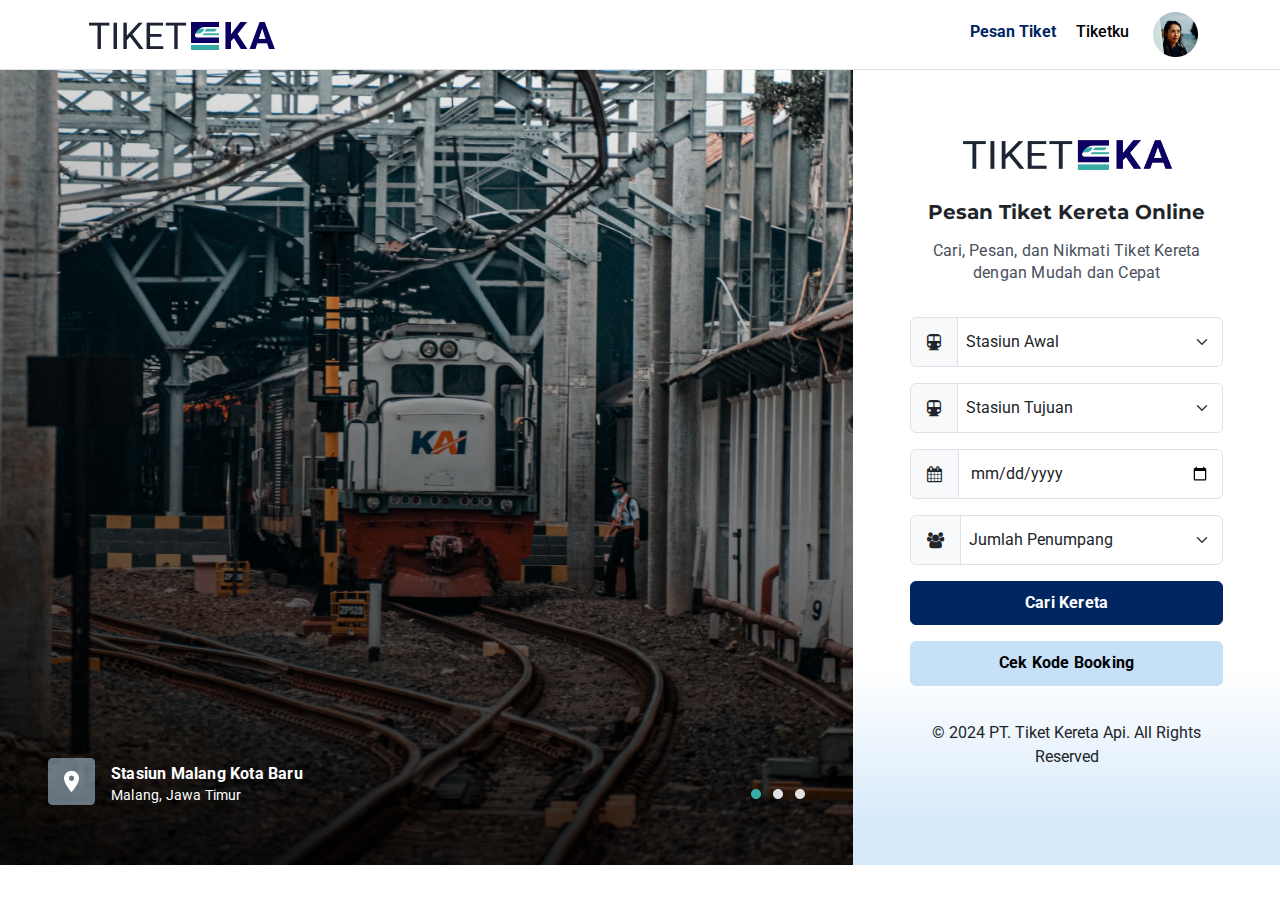
==== dashboard.html @ 1a89d2b8 "first commit" ====
<!doctype html>
<html lang="en">

<head>
    <meta charset="utf-8">
    <meta name="viewport" content="width=device-width, initial-scale=1">
    <link rel="icon" href="./assets/Icon.png">
    <title>ADVANCE MISSION</title>
    <link href="https://cdn.jsdelivr.net/npm/bootstrap@5.3.3/dist/css/bootstrap.min.css" rel="stylesheet"
        integrity="sha384-QWTKZyjpPEjISv5WaRU9OFeRpok6YctnYmDr5pNlyT2bRjXh0JMhjY6hW+ALEwIH" crossorigin="anonymous">
    <link rel="stylesheet" href="style.css">
    <link rel="preconnect" href="https://fonts.googleapis.com">
    <link rel="preconnect" href="https://fonts.gstatic.com" crossorigin>
    <link
        href="https://fonts.googleapis.com/css2?family=Montserrat:ital,wght@0,100..900;1,100..900&family=Roboto:ital,wght@0,100;0,300;0,400;0,500;0,700;0,900;1,400;1,500&display=swap"
        rel="stylesheet">
    <link rel="stylesheet" href="https://maxcdn.bootstrapcdn.com/font-awesome/4.5.0/css/font-awesome.min.css" />

</head>

<body>
    <nav class="navbar navbar-expand-lg bg-nav border-bottom sticky-top">
        <div class="container">
            <a class="navbar-brand" href="#">
                <img src="./assets/logo.png" alt="Logo" width="199" height="40" class="d-inline-block align-text-top">
            </a>
            <button class="navbar-toggler" type="button" data-bs-toggle="collapse" data-bs-target="#navbarTogglerDemo02"
                aria-controls="navbarTogglerDemo02" aria-expanded="false" aria-label="Toggle navigation">
                <span class="navbar-toggler-icon"></span>
            </button>
            <div class="collapse navbar-collapse" id="navbarTogglerDemo02">
                <ul class="navbar-nav ms-auto mb-2 mb-lg-0">
                    <li class="nav-item me-1">
                        <a class="nav-link fw-bold color-font" aria-current="page" href="#">Pesan Tiket</a>
                    </li>
                    <li class="nav-item me-3">
                        <a class="nav-link active fw-medium" href="#">Tiketku</a>
                    </li>
                    <li class="nav-item">
                        <img src="./assets/Avatar.png" alt="Avatar" width="45" height="45">
                    </li>
                </ul>
            </div>
        </div>
    </nav>

    <div class="container-fluid p-0 flex-grow-1">
        <div class="row g-0">
            <div class="col-lg-8 position-relative">
                <div class="img-wrapper">
                    <img src="./assets/PictureKereta.png" alt="Train" class="img-fluid w-100">
                </div>
                <!-- <div class="position-absolute justify-content-between align-self-end bottom-0 start-0 ps-5 text-white mb-6">
                    <div class="d-flex">
                        <div class="align-items-start me-3">
                            <img src="./assets/lokasi.png" alt="Lokasi" width="47px">
                        </div>
                        <div class="align-self-end mt-1">
                            <p class="text-stasiun m-0">Stasiun Malang Kota Baru</p>
                            <p class="text-kota m-0">Malang, Jawa Timur</p>
                        </div>
                    </div>
                    <div class="justify-content-between">
                        <img src="./assets/Slider.png" alt="Slider" class="img-fluid">
                    </div>
                </div> -->
                <div
                    class="position-absolute bottom-0 start-0 ps-5 text-white mb-6 d-flex justify-content-between w-100">
                    <div class="d-flex">
                        <div class="align-items-start me-3">
                            <img src="./assets/lokasi.png" alt="Lokasi" width="47px">
                        </div>
                        <div class="align-self-end mt-1">
                            <p class="text-stasiun m-0">Stasiun Malang Kota Baru</p>
                            <p class="text-kota m-0">Malang, Jawa Timur</p>
                        </div>
                    </div>
                    <div class="align-self-end me-5">
                        <img src="./assets/Slider.png" alt="Slider" class="img-fluid">
                    </div>
                </div>
            </div>

            <div class="col-lg-4 d-flex flex-column justify-content-center align-items-center p-6 bg-content">
                <img src="./assets/logo.png" alt="" width="224" height="42">
                <p class="text-center text-content-h2 mt-4">Pesan Tiket Kereta Online</p>
                <p class="text-center text-content-h3">Cari, Pesan, dan Nikmati Tiket Kereta<br> dengan Mudah dan Cepat
                </p>
                <form class="w-100 mt-3">
                    <!-- <div class="mb-3">
                        <label for="stasiunAwal" class="form-label">Stasiun Awal</label>
                        <select class="form-select" id="stasiunAwal">
                            <option selected>Stasiun Awal</option>
                        </select>
                    </div> -->
                    <div class="input-group mb-3">
                        <label class="input-group-text p-3" for="inputGroupSelect01"><i
                                class="fa fa-subway"></i></label>
                        <select class="form-select p-2" id="inputGroupSelect01">
                            <option selected>Stasiun Awal</option>
                            <option value="1">Stasiun Malang Kota Baru</option>
                            <option value="2">Stasiun Malang Kota Lama</option>
                            <option value="3">Stasiun Blimbing</option>
                        </select>
                    </div>
                    <!-- <div class="mb-3">
                        <label for="stasiunTujuan" class="form-label">Stasiun Tujuan</label>
                        <select class="form-select" id="stasiunTujuan">
                            <option selected>Pilih Stasiun Tujuan</option>
                        </select>
                    </div> -->
                    <div class="input-group mb-3">
                        <label class="input-group-text p-3" for="inputGroupSelect01"><i
                                class="fa fa-subway"></i></label>
                        <select class="form-select p-2" id="inputGroupSelect01">
                            <option selected>Stasiun Tujuan</option>
                            <option value="1">Stasiun Surabaya Gubeng</option>
                            <option value="2">Stasiun Surabaya Pasar Turi</option>
                            <option value="3">Stasiun Wonokromo</option>
                        </select>
                    </div>

                    <!-- <div class="mb-3">
                        <label for="tanggalKeberangkatan" class="form-label">Tanggal Keberangkatan</label>
                        <input type="date" class="form-control" id="tanggalKeberangkatan">
                    </div> -->

                    <div class="input-group mb-3">
                        <label class="input-group-text p-3" for="tanggalKeberangkatan"><i
                                class="fa fa-calendar"></i></label>
                        <input type="date" class="form-control" id="tanggalKeberangkatan">
                    </div>

                    <!-- <div class="mb-3">
                        <label for="jumlahPenumpang" class="form-label">Jumlah Penumpang</label>
                        <input type="number" class="form-control" id="jumlahPenumpang" placeholder="Jumlah Penumpang">
                    </div> -->

                    <div class="input-group mb-3">
                        <label class="input-group-text p-3" for="inputGroupSelect01"><i class="fa fa-users"></i></label>
                        <select class="form-select p-2" id="inputGroupSelect01">
                            <option selected>Jumlah Penumpang</option>
                            <option value="1">Satu</option>
                            <option value="2">Dua</option>
                            <option value="3">Tiga</option>
                            <option value="3">Empat</option>
                            <option value="3">Lima</option>
                        </select>
                    </div>

                    <button type="submit" class="btn btn-darkblue w-100 p-btn">Cari Kereta</button>
                    <button type="button" class="btn btn-blue w-100 p-btn mt-3">Cek Kode Booking</button>
                </form>
                <footer class="text-center p-3 mt-auto position-relative">
                    <p class="">&copy; 2024 PT. Tiket Kereta Api. All Rights Reserved</p>
                </footer>
            </div>
        </div>
    </div>


    <script src="https://cdn.jsdelivr.net/npm/bootstrap@5.3.3/dist/js/bootstrap.bundle.min.js"
        integrity="sha384-YvpcrYf0tY3lHB60NNkmXc5s9fDVZLESaAA55NDzOxhy9GkcIdslK1eN7N6jIeHz"
        crossorigin="anonymous"></script>
</body>

</html>
---- style.css ----
* {
  font-family: "Roboto", "Montserrat";
  font-optical-sizing: auto;
  font-style: normal;
}

.color-font {
  color: rgba(0, 38, 98, 1);
}

.bg-nav {
  background: rgba(255, 255, 255, 1);
}

.bg-content {
  background: linear-gradient(
    180deg,
    #ffffff 0%,
    rgba(255, 255, 255, 0.684896) 75.48%,
    rgba(197, 224, 247, 0.7) 95%
  );
}

.img-wrapper {
  position: relative;
}

.img-wrapper::after {
  content: "";
  position: absolute;
  top: 0;
  left: 0;
  width: 100%;
  height: 100%;
  background: linear-gradient(
    190deg,
    rgba(0, 0, 0, 0) 0%,
    rgba(0, 0, 0, 0.9) 95%
  );
  pointer-events: none; /* Ensure the overlay does not block interactions */
}

.text-content-h2 {
  font-family: "Montserrat";
  font-size: 20px;
  font-weight: 700;
  line-height: 24px;
  text-align: left;
}

.text-content-h3 {
  font-family: "Roboto";
  font-size: 16px;
  font-weight: 400;
  line-height: 22.4px;
  letter-spacing: 0.20000000298023224px;
  text-align: center;
  color: rgba(74, 80, 92, 1);
}

.p-6 {
  top: 78px;
  left: 1015px;
  padding: 64px 57px 64px 57px;
}

.mb-6 {
  margin-bottom: 60px;
}
.text-input {
  font-family: "Roboto";
  font-size: 16px;
  font-weight: 400;
  line-height: 22.4px;
  letter-spacing: 0.20000000298023224px;
  text-align: left;
}

.p-btn {
  padding: 10px 0px 10px 0px;
}

.text-stasiun {
  font-family: "Roboto";
  font-size: 16px;
  font-weight: 700;
  line-height: 22.4px;
  letter-spacing: 0.20000000298023224px;
}

.text-kota {
  font-family: "Roboto";
  font-size: 14px;
  font-weight: 400;
  line-height: 19.6px;
  letter-spacing: 0.20000000298023224px;
}

.btn-darkblue {
  --bs-btn-color: #fff;
  --bs-btn-bg: rgba(0, 38, 98, 1);
  --bs-btn-border-color: rgba(0, 38, 98, 1);
  --bs-btn-hover-color: #fff;
  --bs-btn-hover-bg: rgb(1, 29, 75);
  --bs-btn-hover-border-color: #0a58ca;
  --bs-btn-focus-shadow-rgb: 49, 132, 253;
  --bs-btn-active-color: #fff;
  --bs-btn-active-bg: #0a58ca;
  --bs-btn-active-border-color: #0a53be;
  --bs-btn-active-shadow: inset 0 3px 5px rgba(0, 0, 0, 0.125);
  --bs-btn-disabled-color: #fff;
  --bs-btn-disabled-bg: rgba(0, 38, 98, 1);
  --bs-btn-disabled-border-color: rgba(0, 38, 98, 1);
  font-family: "Roboto";
  font-size: 16px;
  font-weight: 700;
  line-height: 22.4px;
  letter-spacing: 0.20000000298023224px;
}

.btn-blue {
  --bs-btn-color: #000000;
  --bs-btn-bg: rgba(197, 224, 247, 1);
  --bs-btn-border-color: rgba(197, 224, 247, 1);
  --bs-btn-hover-color: #000000;
  --bs-btn-hover-bg: rgb(170, 213, 251);
  --bs-btn-hover-border-color: rgb(170, 213, 251);
  --bs-btn-focus-shadow-rgb: 130, 138, 145;
  --bs-btn-active-color: #000000;
  --bs-btn-active-bg: rgb(170, 213, 251);
  --bs-btn-active-border-color: rgb(170, 213, 251);
  --bs-btn-active-shadow: inset 0 3px 5px rgba(255, 255, 255, 0.125);
  --bs-btn-disabled-color: #fff;
  --bs-btn-disabled-bg: rgba(197, 224, 247, 1);
  --bs-btn-disabled-border-color: rgba(197, 224, 247, 1);
  font-family: "Roboto";
  font-size: 16px;
  font-weight: 700;
  line-height: 22.4px;
  letter-spacing: 0.20000000298023224px;
}

.btn-login {
  padding-left: 26px;
  padding-right: 26px;
}

.btn-register {
  --bs-btn-color: rgba(0, 38, 98, 1);
  --bs-btn-bg: rgb(255, 255, 255);
  --bs-btn-border-color: rgba(0, 38, 98, 1);
  --bs-btn-hover-color: #000000;
  --bs-btn-hover-bg: rgb(231, 226, 226);
  --bs-btn-hover-border-color: rgba(0, 38, 98, 1);
  --bs-btn-focus-shadow-rgb: 130, 138, 145;
  --bs-btn-active-color: rgba(0, 38, 98, 1);
  --bs-btn-active-bg: rgb(255, 255, 255);
  --bs-btn-active-border-color: rgba(0, 38, 98, 1);
  --bs-btn-active-shadow: inset 0 3px 5px rgba(255, 255, 255, 0.125);
  --bs-btn-disabled-color: #fff;
  --bs-btn-disabled-bg: rgb(255, 255, 255);
  --bs-btn-disabled-border-color: rgba(0, 38, 98, 1);
  font-family: "Roboto";
  font-size: 16px;
  font-weight: 700;
  line-height: 22.4px;
  letter-spacing: 0.20000000298023224px;
  padding-left: 26px;
  padding-right: 26px;
}

.hero {
  position: relative;
  height: 100vh;
  background: url("./assets/PictureKereta.png") no-repeat center center/cover;
  display: flex;
  justify-content: center;
  align-items: center;
  text-align: center;
}

.overlay {
  position: absolute;
  top: 0;
  left: 0;
  width: 100%;
  height: 100%;
  background: linear-gradient(
    190deg,
    rgba(0, 0, 0, 0) 0%,
    rgba(0, 0, 0, 0.2) 180%
  );
}

.hero-content {
  background: rgba(255, 255, 255, 0.911);
}
.hero-content h1 {
  font-size: 3rem;
  margin: 0;
}

.text-hero {
  font-family: "Roboto";
  font-size: 16px;
  font-weight: 500;
  line-height: 19.6px;
  letter-spacing: 0.20000000298023224px;
  text-align: center;
  padding: 0px 40px 20px 40px;
}
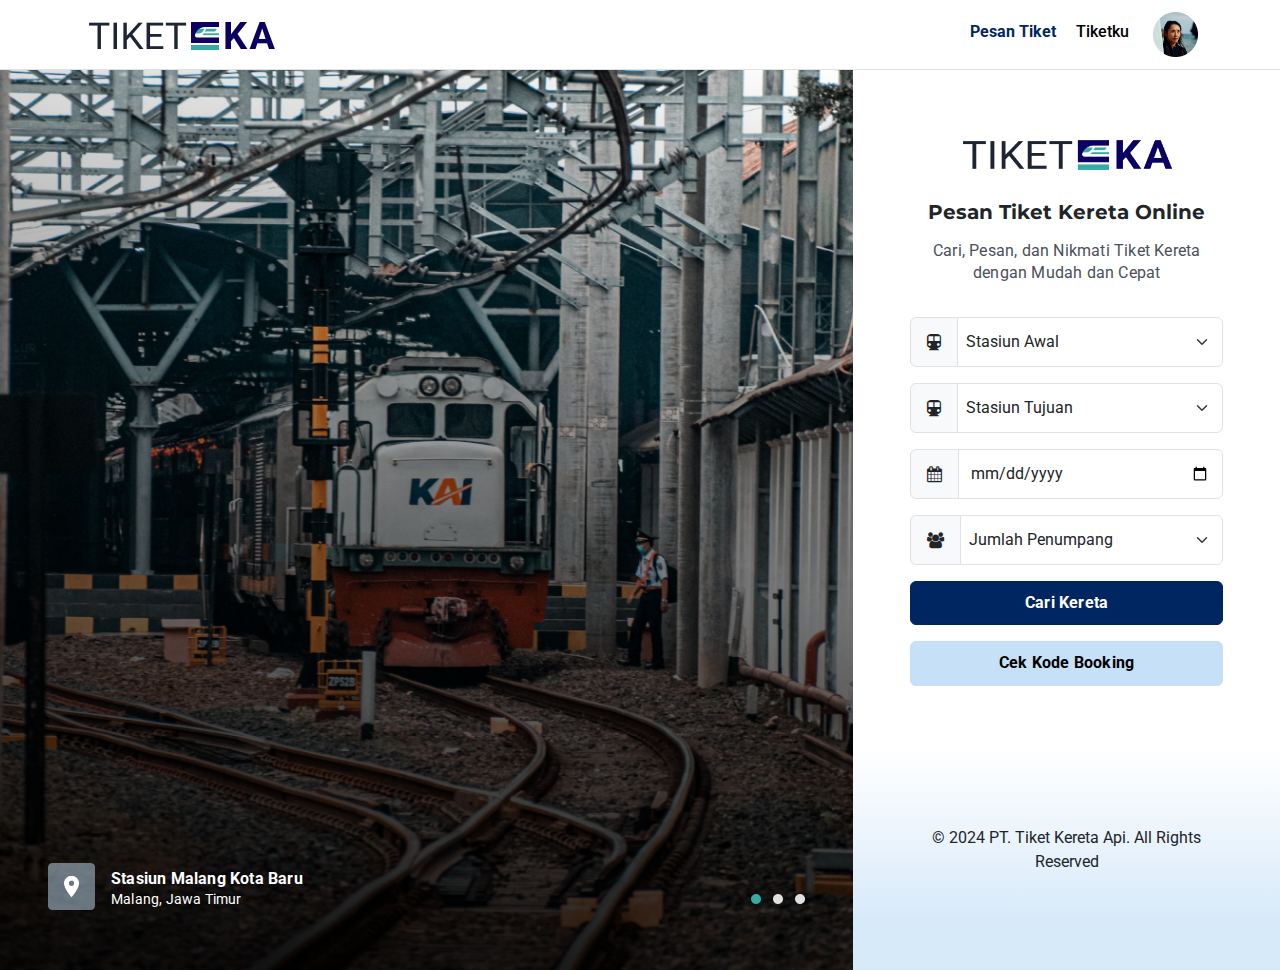
==== commit 59b9a971: "feat: add responsive and fixed project" ====
--- a/dashboard.html
+++ b/dashboard.html
@@ -5,7 +5,7 @@
     <meta charset="utf-8">
     <meta name="viewport" content="width=device-width, initial-scale=1">
     <link rel="icon" href="./assets/Icon.png">
-    <title>ADVANCE MISSION</title>
+    <title>Tiket KA - By Alvin</title>
     <link href="https://cdn.jsdelivr.net/npm/bootstrap@5.3.3/dist/css/bootstrap.min.css" rel="stylesheet"
         integrity="sha384-QWTKZyjpPEjISv5WaRU9OFeRpok6YctnYmDr5pNlyT2bRjXh0JMhjY6hW+ALEwIH" crossorigin="anonymous">
     <link rel="stylesheet" href="style.css">
@@ -21,7 +21,7 @@
 <body>
     <nav class="navbar navbar-expand-lg bg-nav border-bottom sticky-top">
         <div class="container">
-            <a class="navbar-brand" href="#">
+            <a class="navbar-brand" href="./index.html">
                 <img src="./assets/logo.png" alt="Logo" width="199" height="40" class="d-inline-block align-text-top">
             </a>
             <button class="navbar-toggler" type="button" data-bs-toggle="collapse" data-bs-target="#navbarTogglerDemo02"
@@ -33,7 +33,7 @@
                     <li class="nav-item me-1">
                         <a class="nav-link fw-bold color-font" aria-current="page" href="#">Pesan Tiket</a>
                     </li>
-                    <li class="nav-item me-3">
+                    <li class="nav-item me-3 mt-9">
                         <a class="nav-link active fw-medium" href="#">Tiketku</a>
                     </li>
                     <li class="nav-item">
@@ -44,26 +44,12 @@
         </div>
     </nav>
 
-    <div class="container-fluid p-0 flex-grow-1">
+    <div class="container-fluid p-0 flex-grow-1 mt-8">
         <div class="row g-0">
-            <div class="col-lg-8 position-relative">
+            <div class="col-lg-8 d-none d-lg-block position-relative">
                 <div class="img-wrapper">
                     <img src="./assets/PictureKereta.png" alt="Train" class="img-fluid w-100">
                 </div>
-                <!-- <div class="position-absolute justify-content-between align-self-end bottom-0 start-0 ps-5 text-white mb-6">
-                    <div class="d-flex">
-                        <div class="align-items-start me-3">
-                            <img src="./assets/lokasi.png" alt="Lokasi" width="47px">
-                        </div>
-                        <div class="align-self-end mt-1">
-                            <p class="text-stasiun m-0">Stasiun Malang Kota Baru</p>
-                            <p class="text-kota m-0">Malang, Jawa Timur</p>
-                        </div>
-                    </div>
-                    <div class="justify-content-between">
-                        <img src="./assets/Slider.png" alt="Slider" class="img-fluid">
-                    </div>
-                </div> -->
                 <div
                     class="position-absolute bottom-0 start-0 ps-5 text-white mb-6 d-flex justify-content-between w-100">
                     <div class="d-flex">
@@ -81,18 +67,13 @@
                 </div>
             </div>
 
-            <div class="col-lg-4 d-flex flex-column justify-content-center align-items-center p-6 bg-content">
+            <div
+                class="col-lg-4 d-flex flex-column justify-content-lg-center align-items-center p-6 bg-content full-height">
                 <img src="./assets/logo.png" alt="" width="224" height="42">
                 <p class="text-center text-content-h2 mt-4">Pesan Tiket Kereta Online</p>
                 <p class="text-center text-content-h3">Cari, Pesan, dan Nikmati Tiket Kereta<br> dengan Mudah dan Cepat
                 </p>
                 <form class="w-100 mt-3">
-                    <!-- <div class="mb-3">
-                        <label for="stasiunAwal" class="form-label">Stasiun Awal</label>
-                        <select class="form-select" id="stasiunAwal">
-                            <option selected>Stasiun Awal</option>
-                        </select>
-                    </div> -->
                     <div class="input-group mb-3">
                         <label class="input-group-text p-3" for="inputGroupSelect01"><i
                                 class="fa fa-subway"></i></label>
@@ -103,12 +84,6 @@
                             <option value="3">Stasiun Blimbing</option>
                         </select>
                     </div>
-                    <!-- <div class="mb-3">
-                        <label for="stasiunTujuan" class="form-label">Stasiun Tujuan</label>
-                        <select class="form-select" id="stasiunTujuan">
-                            <option selected>Pilih Stasiun Tujuan</option>
-                        </select>
-                    </div> -->
                     <div class="input-group mb-3">
                         <label class="input-group-text p-3" for="inputGroupSelect01"><i
                                 class="fa fa-subway"></i></label>
@@ -119,23 +94,11 @@
                             <option value="3">Stasiun Wonokromo</option>
                         </select>
                     </div>
-
-                    <!-- <div class="mb-3">
-                        <label for="tanggalKeberangkatan" class="form-label">Tanggal Keberangkatan</label>
-                        <input type="date" class="form-control" id="tanggalKeberangkatan">
-                    </div> -->
-
                     <div class="input-group mb-3">
                         <label class="input-group-text p-3" for="tanggalKeberangkatan"><i
                                 class="fa fa-calendar"></i></label>
                         <input type="date" class="form-control" id="tanggalKeberangkatan">
                     </div>
-
-                    <!-- <div class="mb-3">
-                        <label for="jumlahPenumpang" class="form-label">Jumlah Penumpang</label>
-                        <input type="number" class="form-control" id="jumlahPenumpang" placeholder="Jumlah Penumpang">
-                    </div> -->
-
                     <div class="input-group mb-3">
                         <label class="input-group-text p-3" for="inputGroupSelect01"><i class="fa fa-users"></i></label>
                         <select class="form-select p-2" id="inputGroupSelect01">
@@ -147,12 +110,11 @@
                             <option value="3">Lima</option>
                         </select>
                     </div>
-
                     <button type="submit" class="btn btn-darkblue w-100 p-btn">Cari Kereta</button>
                     <button type="button" class="btn btn-blue w-100 p-btn mt-3">Cek Kode Booking</button>
                 </form>
                 <footer class="text-center p-3 mt-auto position-relative">
-                    <p class="">&copy; 2024 PT. Tiket Kereta Api. All Rights Reserved</p>
+                    <p>&copy; 2024 PT. Tiket Kereta Api. All Rights Reserved</p>
                 </footer>
             </div>
         </div>
--- a/style.css
+++ b/style.css
@@ -40,6 +40,15 @@
   pointer-events: none; /* Ensure the overlay does not block interactions */
 }
 
+.text-content-h1 {
+  font-family: "Montserrat";
+  color: rgba(0, 38, 98, 1);
+  font-size: 25px;
+  letter-spacing: 0.21000000298023224px;
+  font-weight: 800;
+  line-height: 24px;
+}
+
 .text-content-h2 {
   font-family: "Montserrat";
   font-size: 20px;
@@ -102,11 +111,11 @@
   --bs-btn-border-color: rgba(0, 38, 98, 1);
   --bs-btn-hover-color: #fff;
   --bs-btn-hover-bg: rgb(1, 29, 75);
-  --bs-btn-hover-border-color: #0a58ca;
+  --bs-btn-hover-border-color: rgb(10, 47, 105);
   --bs-btn-focus-shadow-rgb: 49, 132, 253;
   --bs-btn-active-color: #fff;
-  --bs-btn-active-bg: #0a58ca;
-  --bs-btn-active-border-color: #0a53be;
+  --bs-btn-active-bg: rgb(10, 47, 105);
+  --bs-btn-active-border-color: rgb(10, 47, 105);
   --bs-btn-active-shadow: inset 0 3px 5px rgba(0, 0, 0, 0.125);
   --bs-btn-disabled-color: #fff;
   --bs-btn-disabled-bg: rgba(0, 38, 98, 1);
@@ -209,3 +218,54 @@
   text-align: center;
   padding: 0px 40px 20px 40px;
 }
+
+/* Responsive */
+.full-height {
+  height: 100vh;
+}
+
+@media (max-width: 767.98px) {
+  .p-6 {
+    padding: 2rem;
+  }
+
+  .bg-content {
+    padding-top: 1rem;
+    padding-bottom: 1rem;
+  }
+}
+
+@media (max-width: 992px) {
+  .position-relative {
+    display: none;
+  }
+  .img-wrapper img {
+    display: none;
+  }
+  .btn-login {
+    margin-bottom: 10px;
+    padding-left: 37px;
+    padding-right: 37px;
+  }
+
+  .mt-8 {
+    margin-top: 60px;
+  }
+  .mt-9 {
+    margin-top: -13px;
+    margin-bottom: 3px;
+  }
+}
+
+@media (min-width: 992px) {
+  .img-wrapper {
+    height: 100vh;
+    overflow: hidden;
+  }
+
+  .img-wrapper img {
+    height: 100%;
+    width: auto;
+    object-fit: cover;
+  }
+}
